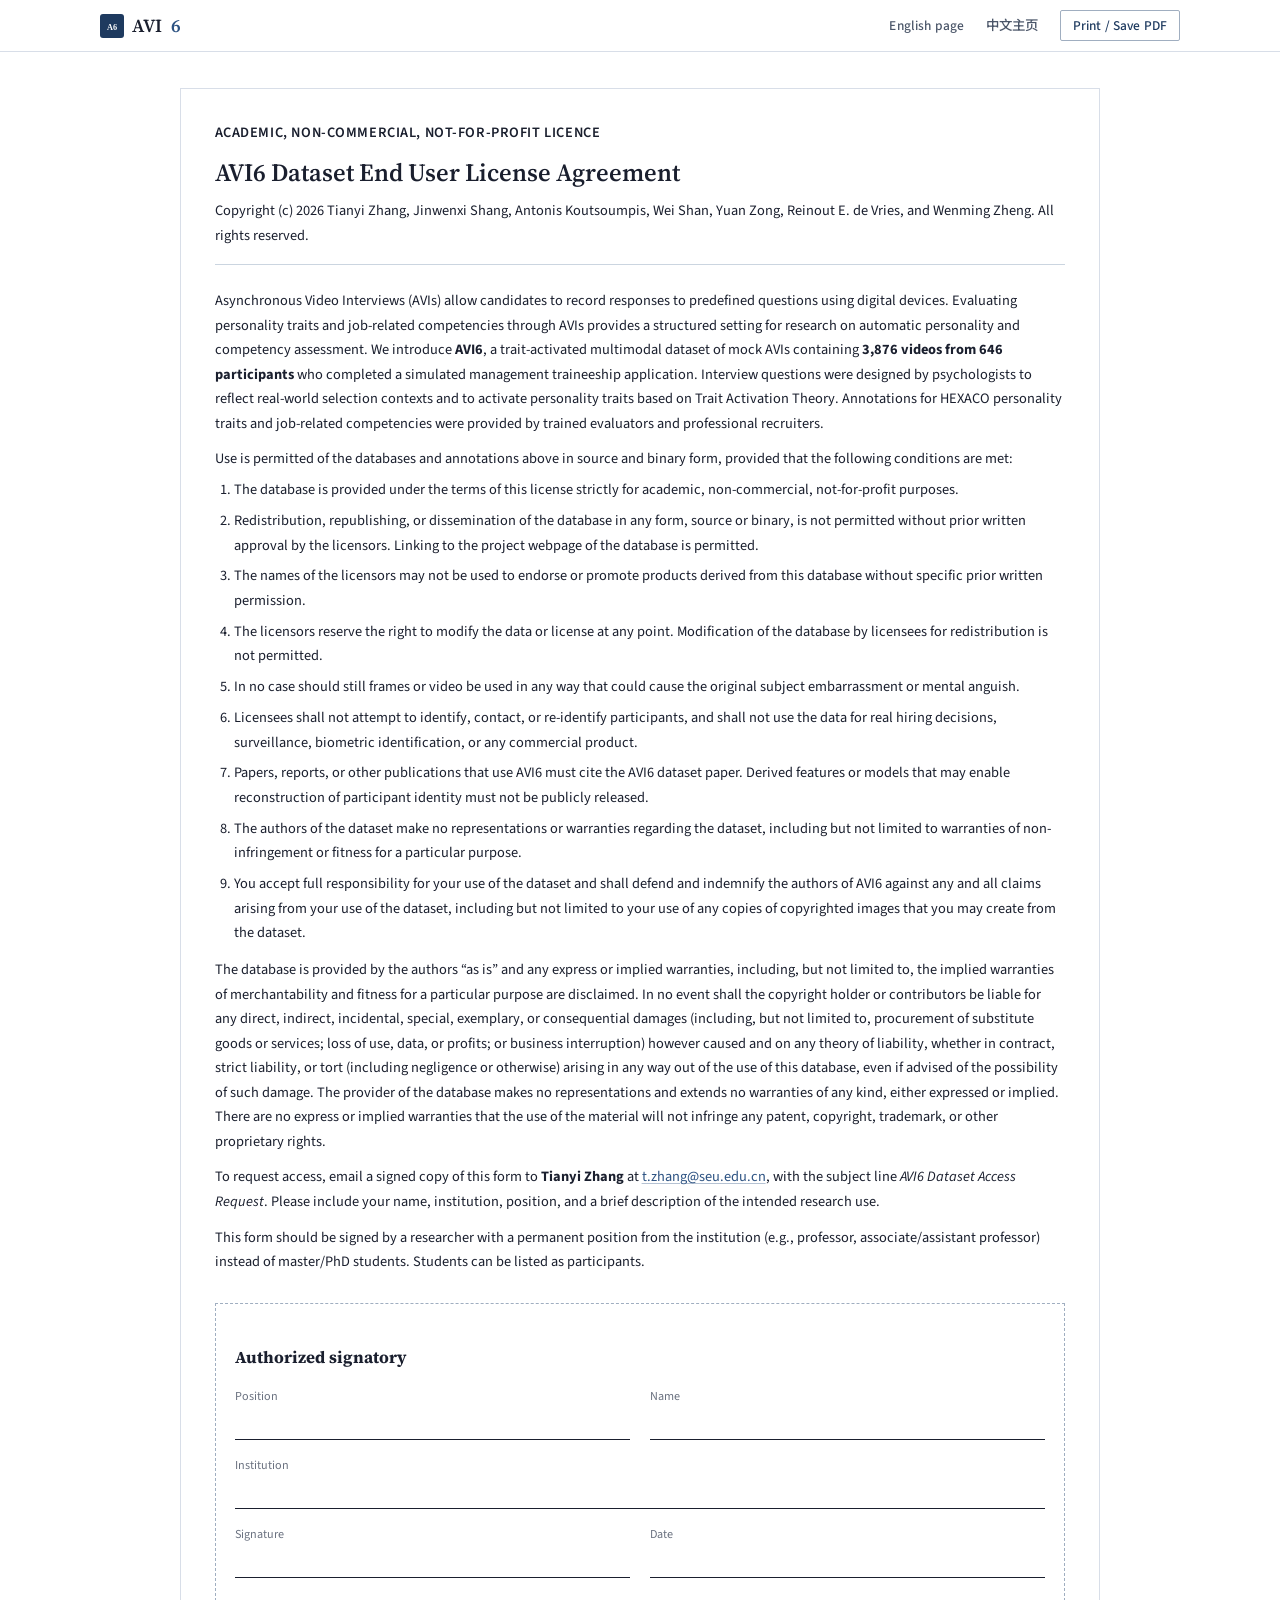
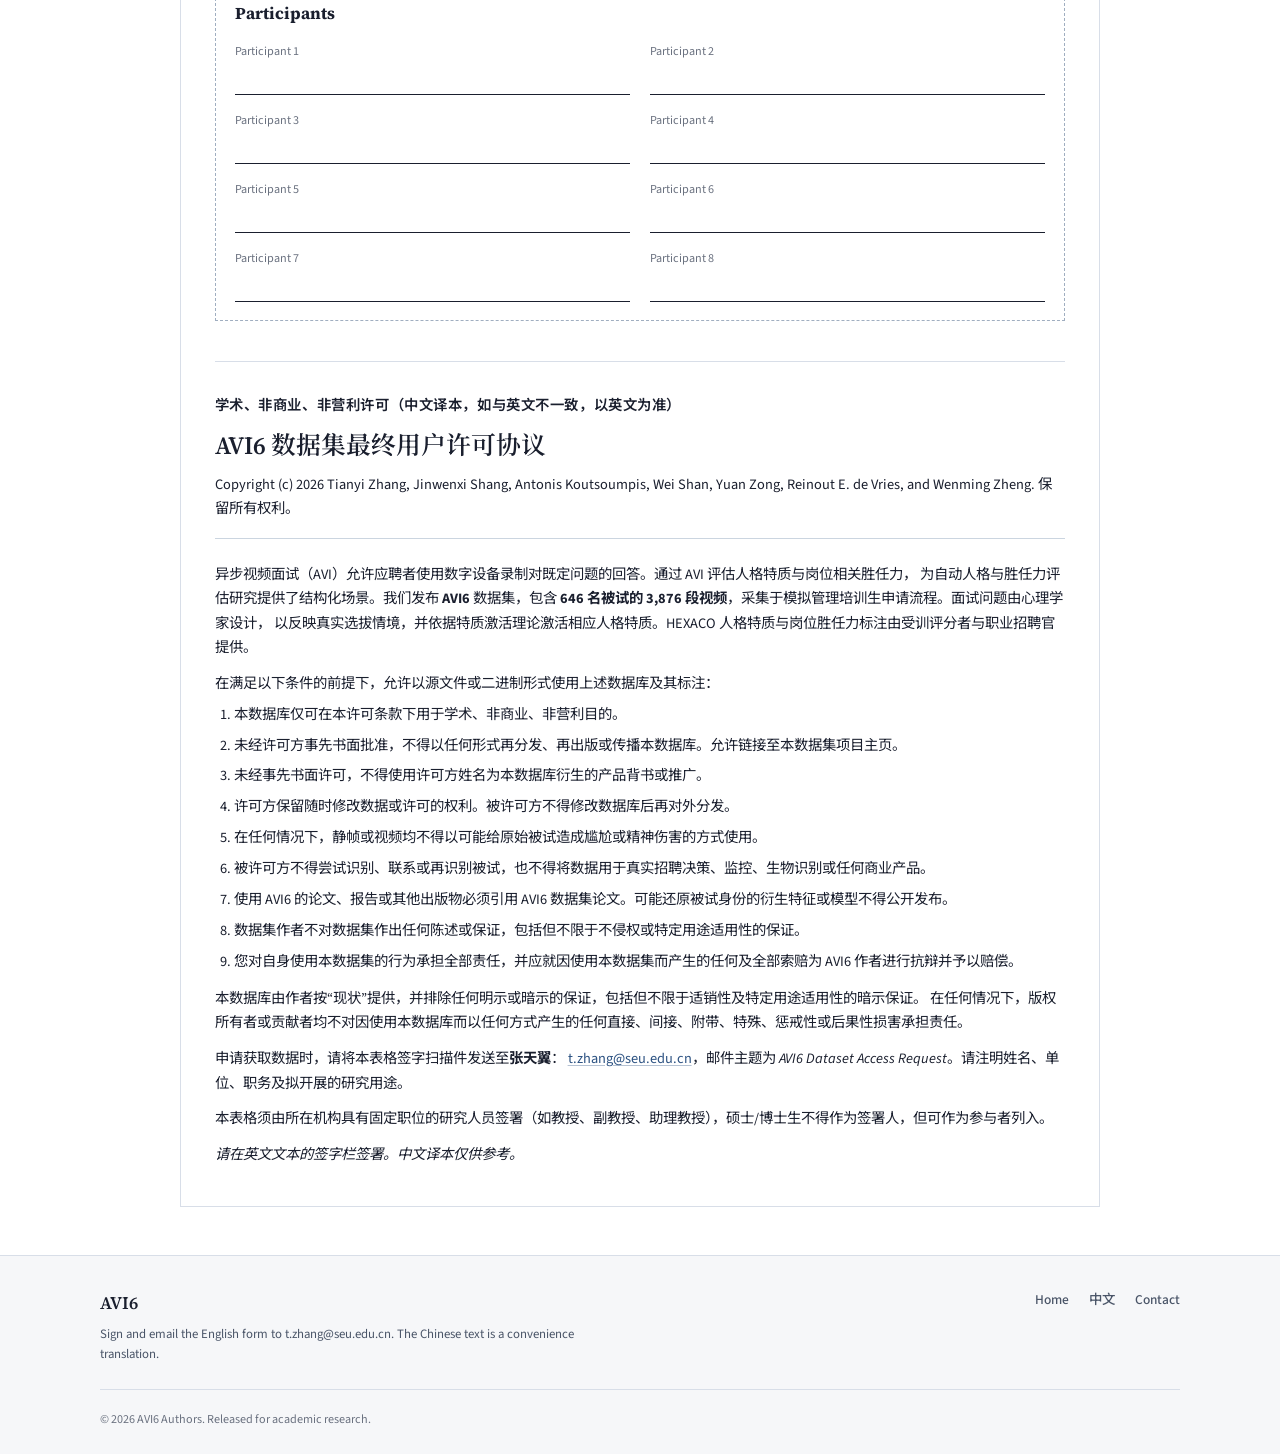
==== user_agreement.html @ 0c56445d "Add AVI6 project page" ====
<!DOCTYPE html>
<html lang="en">
<head>
  <meta charset="UTF-8">
  <meta name="viewport" content="width=device-width, initial-scale=1.0">
  <title>AVI6 User Agreement</title>
  <link rel="icon" href="favicon.svg" type="image/svg+xml">
  <link rel="preconnect" href="https://fonts.googleapis.com">
  <link rel="preconnect" href="https://fonts.gstatic.com" crossorigin>
  <link href="https://fonts.googleapis.com/css2?family=Noto+Sans+SC:wght@400;500;600&family=Noto+Serif+SC:wght@600&family=Source+Sans+3:wght@400;500;600&family=Source+Serif+4:wght@400;600&display=swap" rel="stylesheet">
  <link rel="stylesheet" href="static/css/style.css">
</head>
<body>
  <nav class="nav no-print" id="nav">
    <div class="nav-inner">
      <a class="nav-logo" href="index.html">
        <img class="nav-logo-icon" src="favicon.svg" alt="">
        AVI<span>6</span>
      </a>
      <ul class="nav-links" id="nav-links">
        <li><a href="index.html">English page</a></li>
        <li><a href="zh.html">中文主页</a></li>
        <li><a class="nav-cta" href="#" onclick="window.print(); return false;">Print / Save PDF</a></li>
      </ul>
    </div>
  </nav>

  <main class="agreement-page">
    <div class="container agreement-doc">
      <section class="lang-panel" lang="en">
        <p class="agreement-kicker">Academic, non-commercial, not-for-profit licence</p>
        <h1>AVI6 Dataset End User License Agreement</h1>
        <p class="agreement-meta">
          Copyright (c) 2026 Tianyi Zhang, Jinwenxi Shang, Antonis Koutsoumpis, Wei Shan, Yuan Zong, Reinout E. de Vries, and Wenming Zheng.
          All rights reserved.
        </p>

        <p>
          Asynchronous Video Interviews (AVIs) allow candidates to record responses to predefined questions using digital devices.
          Evaluating personality traits and job-related competencies through AVIs provides a structured setting for research on
          automatic personality and competency assessment. We introduce <strong>AVI6</strong>, a trait-activated multimodal dataset
          of mock AVIs containing <strong>3,876 videos from 646 participants</strong> who completed a simulated management traineeship application.
          Interview questions were designed by psychologists to reflect real-world selection contexts and to activate personality traits
          based on Trait Activation Theory. Annotations for HEXACO personality traits and job-related competencies were provided by
          trained evaluators and professional recruiters.
        </p>
        <p>
          Use is permitted of the databases and annotations above in source and binary form, provided that the following conditions are met:
        </p>
        <ol>
          <li>The database is provided under the terms of this license strictly for academic, non-commercial, not-for-profit purposes.</li>
          <li>
            Redistribution, republishing, or dissemination of the database in any form, source or binary, is not permitted without prior written approval by the licensors.
            Linking to the project webpage of the database is permitted.
          </li>
          <li>The names of the licensors may not be used to endorse or promote products derived from this database without specific prior written permission.</li>
          <li>The licensors reserve the right to modify the data or license at any point. Modification of the database by licensees for redistribution is not permitted.</li>
          <li>In no case should still frames or video be used in any way that could cause the original subject embarrassment or mental anguish.</li>
          <li>
            Licensees shall not attempt to identify, contact, or re-identify participants, and shall not use the data for real hiring decisions,
            surveillance, biometric identification, or any commercial product.
          </li>
          <li>
            Papers, reports, or other publications that use AVI6 must cite the AVI6 dataset paper.
            Derived features or models that may enable reconstruction of participant identity must not be publicly released.
          </li>
          <li>
            The authors of the dataset make no representations or warranties regarding the dataset, including but not limited to warranties of
            non-infringement or fitness for a particular purpose.
          </li>
          <li>
            You accept full responsibility for your use of the dataset and shall defend and indemnify the authors of AVI6 against any and all claims
            arising from your use of the dataset, including but not limited to your use of any copies of copyrighted images that you may create from the dataset.
          </li>
        </ol>
        <p>
          The database is provided by the authors “as is” and any express or implied warranties, including, but not limited to, the implied warranties
          of merchantability and fitness for a particular purpose are disclaimed. In no event shall the copyright holder or contributors be liable for
          any direct, indirect, incidental, special, exemplary, or consequential damages (including, but not limited to, procurement of substitute goods
          or services; loss of use, data, or profits; or business interruption) however caused and on any theory of liability, whether in contract,
          strict liability, or tort (including negligence or otherwise) arising in any way out of the use of this database, even if advised of the
          possibility of such damage. The provider of the database makes no representations and extends no warranties of any kind, either expressed or implied.
          There are no express or implied warranties that the use of the material will not infringe any patent, copyright, trademark, or other proprietary rights.
        </p>
        <p>
          To request access, email a signed copy of this form to <strong>Tianyi Zhang</strong> at
          <a href="mailto:t.zhang@seu.edu.cn">t.zhang@seu.edu.cn</a>, with the subject line
          <em>AVI6 Dataset Access Request</em>. Please include your name, institution, position, and a brief description of the intended research use.
        </p>
        <p>
          This form should be signed by a researcher with a permanent position from the institution (e.g., professor, associate/assistant professor)
          instead of master/PhD students. Students can be listed as participants.
        </p>

        <div class="sign-block">
          <h2>Authorized signatory</h2>
          <div class="sign-grid">
            <div class="sign-field"><span>Position</span><div class="sign-line"></div></div>
            <div class="sign-field"><span>Name</span><div class="sign-line"></div></div>
            <div class="sign-field wide"><span>Institution</span><div class="sign-line"></div></div>
            <div class="sign-field"><span>Signature</span><div class="sign-line"></div></div>
            <div class="sign-field"><span>Date</span><div class="sign-line"></div></div>
          </div>
          <h2>Participants</h2>
          <div class="sign-grid">
            <div class="sign-field"><span>Participant 1</span><div class="sign-line"></div></div>
            <div class="sign-field"><span>Participant 2</span><div class="sign-line"></div></div>
            <div class="sign-field"><span>Participant 3</span><div class="sign-line"></div></div>
            <div class="sign-field"><span>Participant 4</span><div class="sign-line"></div></div>
            <div class="sign-field"><span>Participant 5</span><div class="sign-line"></div></div>
            <div class="sign-field"><span>Participant 6</span><div class="sign-line"></div></div>
            <div class="sign-field"><span>Participant 7</span><div class="sign-line"></div></div>
            <div class="sign-field"><span>Participant 8</span><div class="sign-line"></div></div>
          </div>
        </div>
      </section>

      <section class="lang-panel" lang="zh-CN">
        <p class="agreement-kicker">学术、非商业、非营利许可（中文译本，如与英文不一致，以英文为准）</p>
        <h1>AVI6 数据集最终用户许可协议</h1>
        <p class="agreement-meta">
          Copyright (c) 2026 Tianyi Zhang, Jinwenxi Shang, Antonis Koutsoumpis, Wei Shan, Yuan Zong, Reinout E. de Vries, and Wenming Zheng.
          保留所有权利。
        </p>
        <p>
          异步视频面试（AVI）允许应聘者使用数字设备录制对既定问题的回答。通过 AVI 评估人格特质与岗位相关胜任力，
          为自动人格与胜任力评估研究提供了结构化场景。我们发布 <strong>AVI6</strong> 数据集，包含
          <strong>646 名被试的 3,876 段视频</strong>，采集于模拟管理培训生申请流程。面试问题由心理学家设计，
          以反映真实选拔情境，并依据特质激活理论激活相应人格特质。HEXACO 人格特质与岗位胜任力标注由受训评分者与职业招聘官提供。
        </p>
        <p>在满足以下条件的前提下，允许以源文件或二进制形式使用上述数据库及其标注：</p>
        <ol>
          <li>本数据库仅可在本许可条款下用于学术、非商业、非营利目的。</li>
          <li>未经许可方事先书面批准，不得以任何形式再分发、再出版或传播本数据库。允许链接至本数据集项目主页。</li>
          <li>未经事先书面许可，不得使用许可方姓名为本数据库衍生的产品背书或推广。</li>
          <li>许可方保留随时修改数据或许可的权利。被许可方不得修改数据库后再对外分发。</li>
          <li>在任何情况下，静帧或视频均不得以可能给原始被试造成尴尬或精神伤害的方式使用。</li>
          <li>被许可方不得尝试识别、联系或再识别被试，也不得将数据用于真实招聘决策、监控、生物识别或任何商业产品。</li>
          <li>使用 AVI6 的论文、报告或其他出版物必须引用 AVI6 数据集论文。可能还原被试身份的衍生特征或模型不得公开发布。</li>
          <li>数据集作者不对数据集作出任何陈述或保证，包括但不限于不侵权或特定用途适用性的保证。</li>
          <li>您对自身使用本数据集的行为承担全部责任，并应就因使用本数据集而产生的任何及全部索赔为 AVI6 作者进行抗辩并予以赔偿。</li>
        </ol>
        <p>
          本数据库由作者按“现状”提供，并排除任何明示或暗示的保证，包括但不限于适销性及特定用途适用性的暗示保证。
          在任何情况下，版权所有者或贡献者均不对因使用本数据库而以任何方式产生的任何直接、间接、附带、特殊、惩戒性或后果性损害承担责任。
        </p>
        <p>
          申请获取数据时，请将本表格签字扫描件发送至<strong>张天翼</strong>：
          <a href="mailto:t.zhang@seu.edu.cn">t.zhang@seu.edu.cn</a>，邮件主题为
          <em>AVI6 Dataset Access Request</em>。请注明姓名、单位、职务及拟开展的研究用途。
        </p>
        <p>
          本表格须由所在机构具有固定职位的研究人员签署（如教授、副教授、助理教授），硕士/博士生不得作为签署人，但可作为参与者列入。
        </p>
        <p><em>请在英文文本的签字栏签署。中文译本仅供参考。</em></p>
      </section>
    </div>
  </main>

  <footer class="footer no-print">
    <div class="container-wide footer-inner">
      <div class="footer-brand">
        <span class="footer-logo">AVI6</span>
        <p>Sign and email the English form to t.zhang@seu.edu.cn. The Chinese text is a convenience translation.</p>
      </div>
      <div class="footer-links">
        <a href="index.html">Home</a>
        <a href="zh.html">中文</a>
        <a href="mailto:t.zhang@seu.edu.cn">Contact</a>
      </div>
      <p class="footer-copy">© 2026 AVI6 Authors. Released for academic research.</p>
    </div>
  </footer>
  <script src="static/js/main.js"></script>
</body>
</html>
---- static/css/style.css ----
/* AVI6 academic project page — layout adapted from PersoMoni */

:root {
  --bg: #ffffff;
  --bg-alt: #f6f7f9;
  --surface: #ffffff;
  --text: #1a1f2e;
  --text-muted: #4a5568;
  --text-light: #6b7280;
  --text-emphasis: #1e3a5f;
  --primary: #1e3a5f;
  --primary-mid: #2c5282;
  --accent: #2c5282;
  --accent-soft: #edf2f7;
  --border: #d8dee8;
  --border-strong: #a0aec0;
  --rule: #cbd5e0;
  --shadow: none;
  --shadow-sm: 0 1px 2px rgba(26, 31, 46, 0.04);
  --radius: 2px;
  --radius-lg: 2px;
  --font-serif: "Source Serif 4", "Noto Serif SC", Georgia, "Times New Roman", serif;
  --font-sans: "Source Sans 3", "Noto Sans SC", system-ui, sans-serif;
  --font-mono: "IBM Plex Mono", "SF Mono", Consolas, monospace;
  --nav-height: 52px;
  --content-width: 920px;
}

*, *::before, *::after {
  box-sizing: border-box;
  margin: 0;
  padding: 0;
}

html {
  scroll-behavior: smooth;
  scroll-padding-top: calc(var(--nav-height) + 20px);
}

body {
  font-family: var(--font-sans);
  font-size: 15.5px;
  line-height: 1.72;
  color: var(--text);
  background: var(--bg);
  -webkit-font-smoothing: antialiased;
}

a {
  color: var(--primary-mid);
  text-decoration: underline;
  text-decoration-color: rgba(44, 82, 130, 0.35);
  text-underline-offset: 2px;
  transition: color 0.15s, text-decoration-color 0.15s;
}

a:hover {
  color: var(--primary);
  text-decoration-color: var(--primary);
}

img {
  max-width: 100%;
  height: auto;
  display: block;
}

.container {
  width: min(var(--content-width), 92vw);
  margin-inline: auto;
}

.container-wide {
  width: min(1080px, 94vw);
  margin-inline: auto;
}

.nav {
  position: fixed;
  top: 0;
  left: 0;
  right: 0;
  z-index: 100;
  height: var(--nav-height);
  background: rgba(255, 255, 255, 0.96);
  border-bottom: 1px solid var(--border);
}

.nav.scrolled {
  box-shadow: var(--shadow-sm);
}

.nav-inner {
  display: flex;
  align-items: center;
  justify-content: space-between;
  height: 100%;
  width: min(1080px, 94vw);
  margin-inline: auto;
}

.nav-logo {
  display: inline-flex;
  align-items: center;
  gap: 0.5rem;
  font-family: var(--font-serif);
  font-size: 1.15rem;
  color: var(--text);
  font-weight: 600;
  text-decoration: none;
  letter-spacing: 0.01em;
}

.nav-logo-icon {
  width: 24px;
  height: 24px;
  flex-shrink: 0;
}

.nav-logo:hover {
  color: var(--primary);
}

.nav-logo span {
  color: var(--primary-mid);
}

.nav-links {
  display: flex;
  align-items: center;
  gap: 1.35rem;
  list-style: none;
}

.nav-links a {
  font-size: 0.84rem;
  font-weight: 500;
  color: var(--text-muted);
  text-decoration: none;
  letter-spacing: 0.01em;
}

.nav-links a:hover {
  color: var(--primary);
  text-decoration: underline;
}

.nav-cta {
  color: var(--primary) !important;
  border: 1px solid var(--border-strong);
  padding: 0.3rem 0.75rem;
  border-radius: var(--radius);
  text-decoration: none !important;
}

.nav-cta:hover {
  background: var(--bg-alt);
  border-color: var(--primary-mid);
  color: var(--primary) !important;
}

.lang-switch {
  display: flex;
  align-items: center;
  gap: 0.3rem;
  font-size: 0.82rem;
  font-weight: 500;
}

.lang-switch a {
  color: var(--text-light);
  text-decoration: none;
  padding: 0.1rem;
}

.lang-switch a:hover,
.lang-switch a.lang-active {
  color: var(--primary);
  text-decoration: underline;
}

.lang-divider {
  color: var(--rule);
  user-select: none;
}

body.lang-zh {
  font-family: "Noto Sans SC", var(--font-sans), system-ui, sans-serif;
}

body.lang-zh .hero-title,
body.lang-zh .section-header h2,
body.lang-zh .footer-logo {
  font-family: "Noto Serif SC", var(--font-serif), serif;
}

.nav-toggle {
  display: none;
  flex-direction: column;
  gap: 5px;
  background: none;
  border: none;
  cursor: pointer;
  padding: 4px;
}

.nav-toggle span {
  display: block;
  width: 20px;
  height: 1.5px;
  background: var(--text);
}

.hero {
  padding: calc(var(--nav-height) + 2.75rem) 0 2.5rem;
  border-bottom: 1px solid var(--border);
  background: var(--bg);
}

.hero-content {
  text-align: center;
}

.hero-badges {
  display: flex;
  justify-content: center;
  gap: 0.5rem;
  flex-wrap: wrap;
  margin-bottom: 1.25rem;
}

.badge {
  display: inline-block;
  padding: 0.2rem 0.65rem;
  border-radius: var(--radius);
  font-size: 0.72rem;
  font-weight: 600;
  letter-spacing: 0.04em;
  text-transform: uppercase;
  border: 1px solid var(--border);
}

.badge-venue {
  background: var(--primary);
  color: #fff;
  border-color: var(--primary);
  text-transform: none;
  letter-spacing: 0.01em;
  font-size: 0.7rem;
}

.badge-type {
  background: var(--bg-alt);
  color: var(--primary-mid);
}

.hero-title {
  font-family: var(--font-serif);
  font-size: clamp(2rem, 5vw, 2.75rem);
  font-weight: 600;
  line-height: 1.2;
  letter-spacing: -0.01em;
  color: var(--text);
  margin-bottom: 0.85rem;
}

.hero-title span {
  color: var(--primary-mid);
}

.hero-subtitle {
  font-family: var(--font-serif);
  font-size: clamp(1rem, 2.2vw, 1.15rem);
  color: var(--text-muted);
  max-width: 720px;
  margin: 0 auto 1.75rem;
  line-height: 1.65;
  font-weight: 400;
}

.key-term {
  color: var(--primary);
  font-weight: 600;
}

.hero-subtitle .key-term,
.hero-subtitle em {
  color: var(--primary);
  font-style: normal;
  font-weight: 600;
}

.authors {
  margin-bottom: 1.75rem;
  padding-bottom: 1.75rem;
  border-bottom: 1px solid var(--border);
  max-width: 760px;
  margin-inline: auto;
  text-align: center;
}

.author-list {
  font-size: 0.92rem;
  line-height: 1.85;
  color: var(--text);
  text-align: center;
}

.author-list a {
  color: var(--text);
  text-decoration: none;
}

.author-list a:hover {
  color: var(--primary-mid);
  text-decoration: underline;
}

.affiliations {
  font-size: 0.78rem;
  color: var(--text-light);
  margin-top: 0.5rem;
  line-height: 1.6;
  text-align: center;
}

.affiliations p {
  margin: 0 0 0.3rem;
  padding: 0;
}

.affiliations p:last-child {
  margin-bottom: 0;
}

.affiliations sup {
  margin-right: 0.15rem;
  font-weight: 600;
  color: var(--text-muted);
}

.corresponding {
  font-size: 0.76rem;
  color: var(--text-muted);
  margin-top: 0.45rem;
  font-style: italic;
  text-align: center;
}

.hero-actions {
  display: flex;
  justify-content: center;
  gap: 0.6rem;
  flex-wrap: wrap;
}

.btn {
  display: inline-flex;
  align-items: center;
  gap: 0.45rem;
  padding: 0.5rem 1.1rem;
  border-radius: var(--radius);
  font-family: var(--font-sans);
  font-size: 0.86rem;
  font-weight: 500;
  border: 1px solid var(--border-strong);
  cursor: pointer;
  text-decoration: none;
  transition: background 0.15s, border-color 0.15s;
}

.btn-primary {
  background: var(--primary);
  color: #fff;
  border-color: var(--primary);
  box-shadow: none;
}

.btn-primary:hover {
  background: var(--primary-mid);
  color: #fff;
}

.btn-secondary,
.btn-ghost {
  background: var(--surface);
  color: var(--text);
}

.btn-secondary:hover,
.btn-ghost:hover {
  background: var(--bg-alt);
  color: var(--primary);
  border-color: var(--primary-mid);
}

.btn-disabled,
.btn[aria-disabled="true"] {
  opacity: 0.55;
  pointer-events: none;
  cursor: not-allowed;
}

.stats-bar {
  background: var(--bg-alt);
  border-bottom: 1px solid var(--border);
  padding: 1.25rem 0;
}

.stats-grid {
  display: grid;
  grid-template-columns: repeat(4, 1fr);
  gap: 0;
  text-align: center;
}

.stat-card {
  padding: 0.65rem 0.5rem;
  border-right: 1px solid var(--border);
}

.stat-card:last-child {
  border-right: none;
}

.stat-value {
  display: block;
  font-family: var(--font-serif);
  font-size: 1.65rem;
  font-weight: 600;
  color: var(--primary);
  line-height: 1.2;
}

.stat-label {
  display: block;
  font-size: 0.76rem;
  color: var(--text-muted);
  margin-top: 0.25rem;
  font-weight: 400;
  letter-spacing: 0.01em;
}

.section {
  padding: 3.25rem 0;
  border-bottom: 1px solid var(--border);
}

.section-alt {
  background: var(--bg-alt);
}

.section-header {
  max-width: 100%;
  margin: 0 0 2rem;
  text-align: center;
}

.section-tag {
  display: block;
  font-size: 0.76rem;
  font-weight: 600;
  letter-spacing: 0.06em;
  text-transform: uppercase;
  color: var(--text-light);
  margin-bottom: 0.45rem;
}

.section-header h2 {
  font-family: var(--font-serif);
  font-size: clamp(1.35rem, 3vw, 1.65rem);
  font-weight: 600;
  line-height: 1.3;
  margin-bottom: 0.75rem;
  color: var(--text);
  padding-bottom: 0.5rem;
  border-bottom: 1px solid var(--rule);
}

.section-lead {
  color: var(--text-muted);
  font-size: 0.98rem;
  line-height: 1.75;
  text-align: center;
  max-width: 720px;
  margin-inline: auto;
}

.section-lead .key-term,
.section-lead strong {
  color: var(--text-emphasis);
  font-weight: 600;
}

.teaser-figure {
  margin-bottom: 2.25rem;
  background: var(--surface);
  border: 1px solid var(--border);
  overflow: hidden;
}

.teaser-figure img {
  width: 100%;
  height: auto;
  display: block;
  padding: 1rem 1rem 0;
  background: var(--bg-alt);
}

.teaser-figure figcaption {
  padding: 0.85rem 1.1rem;
  font-size: 0.82rem;
  color: var(--text-muted);
  line-height: 1.65;
  text-align: justify;
  background: var(--bg-alt);
}

.teaser-figure figcaption strong {
  color: var(--text-emphasis);
  font-weight: 600;
}

.highlights {
  display: grid;
  grid-template-columns: 1fr;
  gap: 0;
  border: 1px solid var(--border);
  background: var(--surface);
}

.highlight-card {
  display: grid;
  grid-template-columns: 2.5rem 1fr;
  grid-template-rows: auto auto;
  gap: 0.25rem 1rem;
  padding: 1.1rem 1.25rem;
  border-bottom: 1px solid var(--border);
}

.highlight-card:last-child {
  border-bottom: none;
}

.highlight-card:hover {
  background: var(--bg-alt);
}

.highlight-icon {
  grid-column: 1;
  grid-row: 1 / -1;
  align-self: start;
  font-family: var(--font-serif);
  font-size: 1rem;
  font-weight: 600;
  color: var(--primary);
  line-height: 1.65;
}

.highlight-card h3 {
  grid-column: 2;
  grid-row: 1;
  min-width: 0;
  font-size: 0.95rem;
  font-weight: 600;
  margin-bottom: 0;
  color: var(--text);
}

.highlight-card p {
  grid-column: 2;
  grid-row: 2;
  min-width: 0;
  font-size: 0.88rem;
  color: var(--text-muted);
  line-height: 1.68;
  text-align: justify;
}

.dataset-layout {
  display: flex;
  flex-direction: column;
  gap: 1.5rem;
}

.dataset-top {
  display: grid;
  grid-template-columns: 1fr 1fr;
  gap: 1.5rem;
  align-items: stretch;
}

.dataset-info,
.dataset-specs {
  background: var(--surface);
  border: 1px solid var(--border);
  padding: 1.35rem 1.5rem;
  display: flex;
  flex-direction: column;
  min-height: 100%;
}

.dataset-info h3,
.dataset-specs h3,
.access-card h3,
.panel h3 {
  font-family: var(--font-serif);
  font-size: 1rem;
  font-weight: 600;
  margin-bottom: 1rem;
  color: var(--text);
  padding-bottom: 0.4rem;
  border-bottom: 1px solid var(--rule);
}

.feature-list {
  list-style: none;
  flex: 1;
}

.feature-list li {
  position: relative;
  padding-left: 1rem;
  margin-bottom: 0.7rem;
  font-size: 0.88rem;
  color: var(--text-muted);
  line-height: 1.65;
  text-align: justify;
}

.feature-list li::before {
  content: "-";
  position: absolute;
  left: 0;
  top: 0;
  color: var(--text-light);
  font-size: 0.8rem;
}

.feature-list strong {
  color: var(--primary);
  font-weight: 600;
}

.feature-list li:last-child {
  margin-bottom: 0;
}

.spec-table,
.questions-table {
  width: 100%;
  border-collapse: collapse;
  font-size: 0.88rem;
  flex: 1;
}

.spec-table th,
.spec-table td,
.questions-table th,
.questions-table td {
  text-align: left;
  padding: 0.5rem 0.65rem;
  border: 1px solid var(--border);
}

.spec-table th,
.questions-table th {
  color: var(--text-muted);
  font-weight: 500;
  background: var(--bg-alt);
}

.spec-table th {
  width: 42%;
}

.spec-table td,
.questions-table td {
  color: var(--text);
  font-weight: 400;
}

.questions-table {
  background: var(--surface);
}

.questions-table td.q-text {
  font-size: 0.82rem;
  line-height: 1.55;
  color: var(--text-muted);
}

.comparison-banner {
  display: grid;
  grid-template-columns: 1fr 3rem 1fr;
  align-items: stretch;
  width: 100%;
  border: 1px solid var(--border);
  background: var(--surface);
}

.comparison-item {
  padding: 1.1rem 1.25rem;
  display: flex;
  flex-direction: column;
  justify-content: center;
}

.comparison-label {
  display: block;
  font-size: 0.72rem;
  font-weight: 600;
  letter-spacing: 0.05em;
  text-transform: uppercase;
  margin-bottom: 0.35rem;
}

.comparison-old .comparison-label {
  color: var(--text-light);
}

.comparison-new .comparison-label {
  color: var(--primary);
}

.comparison-item p {
  font-size: 0.86rem;
  color: var(--text-muted);
  line-height: 1.55;
}

.comparison-arrow {
  display: flex;
  align-items: center;
  justify-content: center;
  font-size: 1rem;
  color: var(--text-light);
  padding: 0 0.25rem;
  border-left: 1px solid var(--border);
  border-right: 1px solid var(--border);
  background: var(--bg-alt);
}

.traits-grid {
  display: grid;
  grid-template-columns: repeat(3, 1fr);
  gap: 0.75rem;
}

.traits-grid-5 {
  grid-template-columns: repeat(5, 1fr);
}

.trait-domain {
  background: var(--surface);
  border: 1px solid var(--border);
  padding: 1rem 0.85rem;
  border-top: 2px solid var(--primary);
}

.trait-domain h3 {
  font-family: var(--font-serif);
  font-size: 0.84rem;
  font-weight: 600;
  margin-bottom: 0.65rem;
  color: var(--text-emphasis);
  line-height: 1.35;
  padding-bottom: 0.35rem;
  border-bottom: 1px solid var(--rule);
}

.trait-code {
  display: block;
  font-family: var(--font-mono);
  font-size: 0.7rem;
  font-weight: 500;
  color: var(--text-light);
  margin-bottom: 0.2rem;
}

.trait-domain ul {
  list-style: none;
}

.trait-domain li {
  font-size: 0.78rem;
  color: var(--text-muted);
  padding: 0.28rem 0;
  line-height: 1.45;
}

.trait-domain li + li {
  border-top: 1px dotted var(--border);
}

.access-grid {
  display: grid;
  grid-template-columns: 1fr 1fr;
  gap: 1.5rem;
}

.access-card {
  background: var(--surface);
  border: 1px solid var(--border);
  padding: 1.35rem 1.5rem;
}

.access-steps {
  list-style: none;
}

.access-steps li {
  display: grid;
  grid-template-columns: 2rem 1fr;
  gap: 0.75rem;
  margin-bottom: 1rem;
  font-size: 0.88rem;
  color: var(--text-muted);
  line-height: 1.65;
}

.access-steps li:last-child {
  margin-bottom: 0;
}

.step-num {
  font-family: var(--font-serif);
  font-weight: 600;
  color: var(--primary);
}

.mail-box {
  margin-top: 1rem;
  padding: 0.85rem 1rem;
  background: var(--bg-alt);
  border: 1px solid var(--border);
  font-size: 0.88rem;
}

.mail-box strong {
  color: var(--primary);
}

.notice {
  margin-top: 1.5rem;
  background: var(--surface);
  border: 1px solid var(--border);
  padding: 1rem 1.25rem;
  font-size: 0.86rem;
  color: var(--text-muted);
  line-height: 1.65;
}

.citation-box {
  position: relative;
  background: var(--surface);
  border: 1px solid var(--border);
  overflow: hidden;
}

.bibtex {
  padding: 1.25rem 1.5rem;
  overflow-x: auto;
  font-size: 0.8rem;
  line-height: 1.65;
  color: var(--text-muted);
  background: var(--bg-alt);
}

.bibtex code {
  font-family: var(--font-mono);
}

.btn-copy {
  position: absolute;
  top: 0.75rem;
  right: 0.75rem;
  background: var(--surface);
  color: var(--text);
  padding: 0.35rem 0.75rem;
  font-size: 0.78rem;
  border-radius: var(--radius);
  border: 1px solid var(--border-strong);
}

.btn-copy:hover {
  background: var(--bg-alt);
  color: var(--primary);
}

.footer {
  background: var(--bg-alt);
  color: var(--text-muted);
  padding: 2rem 0 1.5rem;
  border-top: 1px solid var(--border);
}

.footer-inner {
  display: grid;
  grid-template-columns: 1fr auto;
  gap: 1.5rem;
  align-items: start;
}

.footer-logo {
  font-family: var(--font-serif);
  font-size: 1.1rem;
  font-weight: 600;
  color: var(--text);
  display: block;
  margin-bottom: 0.35rem;
}

.footer-brand p {
  font-size: 0.8rem;
  max-width: 480px;
  line-height: 1.6;
  color: var(--text-muted);
}

.footer-links {
  display: flex;
  gap: 1.25rem;
}

.footer-links a {
  color: var(--text-muted);
  font-size: 0.84rem;
  font-weight: 500;
  text-decoration: none;
}

.footer-links a:hover {
  color: var(--primary);
  text-decoration: underline;
}

.footer-copy {
  grid-column: 1 / -1;
  font-size: 0.76rem;
  color: var(--text-light);
  padding-top: 1.25rem;
  border-top: 1px solid var(--border);
}

/* Agreement page */
.agreement-page {
  padding: calc(var(--nav-height) + 2.25rem) 0 3rem;
}

.agreement-doc {
  background: var(--surface);
  border: 1px solid var(--border);
  padding: 2rem 2.1rem 2.4rem;
}

.agreement-doc h1 {
  font-family: var(--font-serif);
  font-size: 1.55rem;
  font-weight: 600;
  margin-bottom: 0.35rem;
}

.agreement-kicker {
  font-size: 0.82rem;
  color: var(--text-light);
  letter-spacing: 0.04em;
  text-transform: uppercase;
  font-weight: 600;
  margin-bottom: 0.35rem;
}

.agreement-meta {
  font-size: 0.86rem;
  color: var(--text-muted);
  margin-bottom: 1.5rem;
  padding-bottom: 1rem;
  border-bottom: 1px solid var(--rule);
}

.agreement-doc h2 {
  font-family: var(--font-serif);
  font-size: 1.05rem;
  margin: 1.4rem 0 0.55rem;
}

.agreement-doc p,
.agreement-doc li {
  font-size: 0.9rem;
  color: var(--text);
  line-height: 1.7;
}

.agreement-doc p + p {
  margin-top: 0.7rem;
}

.agreement-doc ol,
.agreement-doc ul {
  padding-left: 1.2rem;
  margin: 0.4rem 0 0.8rem;
}

.agreement-doc li {
  margin-bottom: 0.4rem;
}

.sign-block {
  margin-top: 1.75rem;
  border: 1px dashed var(--border-strong);
  padding: 1.15rem 1.2rem;
}

.sign-grid {
  display: grid;
  grid-template-columns: 1fr 1fr;
  gap: 1rem 1.25rem;
  margin-top: 0.85rem;
}

.sign-field span {
  display: block;
  font-size: 0.76rem;
  color: var(--text-light);
}

.sign-line {
  border-bottom: 1px solid var(--text);
  height: 1.85rem;
  margin-top: 0.15rem;
}

.sign-field.wide {
  grid-column: 1 / -1;
}

.lang-panel + .lang-panel {
  margin-top: 2.5rem;
  padding-top: 2rem;
  border-top: 1px solid var(--border);
}

@media (max-width: 960px) {
  .traits-grid,
  .traits-grid-5 {
    grid-template-columns: repeat(2, 1fr);
  }

  .dataset-top,
  .access-grid {
    grid-template-columns: 1fr;
  }

  .stats-grid {
    grid-template-columns: repeat(2, 1fr);
  }

  .stat-card:nth-child(2) {
    border-right: none;
  }

  .stat-card:nth-child(1),
  .stat-card:nth-child(2) {
    border-bottom: 1px solid var(--border);
  }

  .comparison-banner {
    grid-template-columns: 1fr;
  }

  .comparison-arrow {
    border-left: none;
    border-right: none;
    border-top: 1px solid var(--border);
    border-bottom: 1px solid var(--border);
    padding: 0.35rem;
  }
}

@media (max-width: 640px) {
  .nav-toggle {
    display: flex;
  }

  .nav-links {
    position: fixed;
    top: var(--nav-height);
    left: 0;
    right: 0;
    background: var(--surface);
    flex-direction: column;
    align-items: stretch;
    padding: 1rem 1.25rem;
    gap: 0.75rem;
    border-bottom: 1px solid var(--border);
    transform: translateY(-120%);
    opacity: 0;
    pointer-events: none;
    transition: transform 0.25s, opacity 0.25s;
  }

  .nav-links.open {
    transform: translateY(0);
    opacity: 1;
    pointer-events: auto;
  }

  .traits-grid,
  .traits-grid-5,
  .stats-grid,
  .sign-grid {
    grid-template-columns: 1fr;
  }

  .stat-card {
    border-right: none;
    border-bottom: 1px solid var(--border);
  }

  .stat-card:last-child {
    border-bottom: none;
  }

  .footer-inner {
    grid-template-columns: 1fr;
  }

  .btn-copy {
    position: static;
    width: 100%;
    justify-content: center;
    border-radius: 0;
    border-left: none;
    border-right: none;
    border-bottom: none;
  }

  .citation-box {
    display: flex;
    flex-direction: column;
  }

  .section-lead,
  .highlight-card p,
  .feature-list li,
  .teaser-figure figcaption {
    text-align: left;
  }

  .section-header {
    text-align: left;
  }

  .section-lead {
    margin-inline: 0;
  }

  .agreement-doc {
    padding: 1.25rem;
  }
}

@media print {
  .nav,
  .footer,
  .nav-toggle,
  .no-print {
    display: none !important;
  }

  .agreement-page {
    padding: 0;
  }

  .agreement-doc {
    border: none;
    padding: 0;
  }

  a {
    text-decoration: none;
    color: inherit;
  }
}
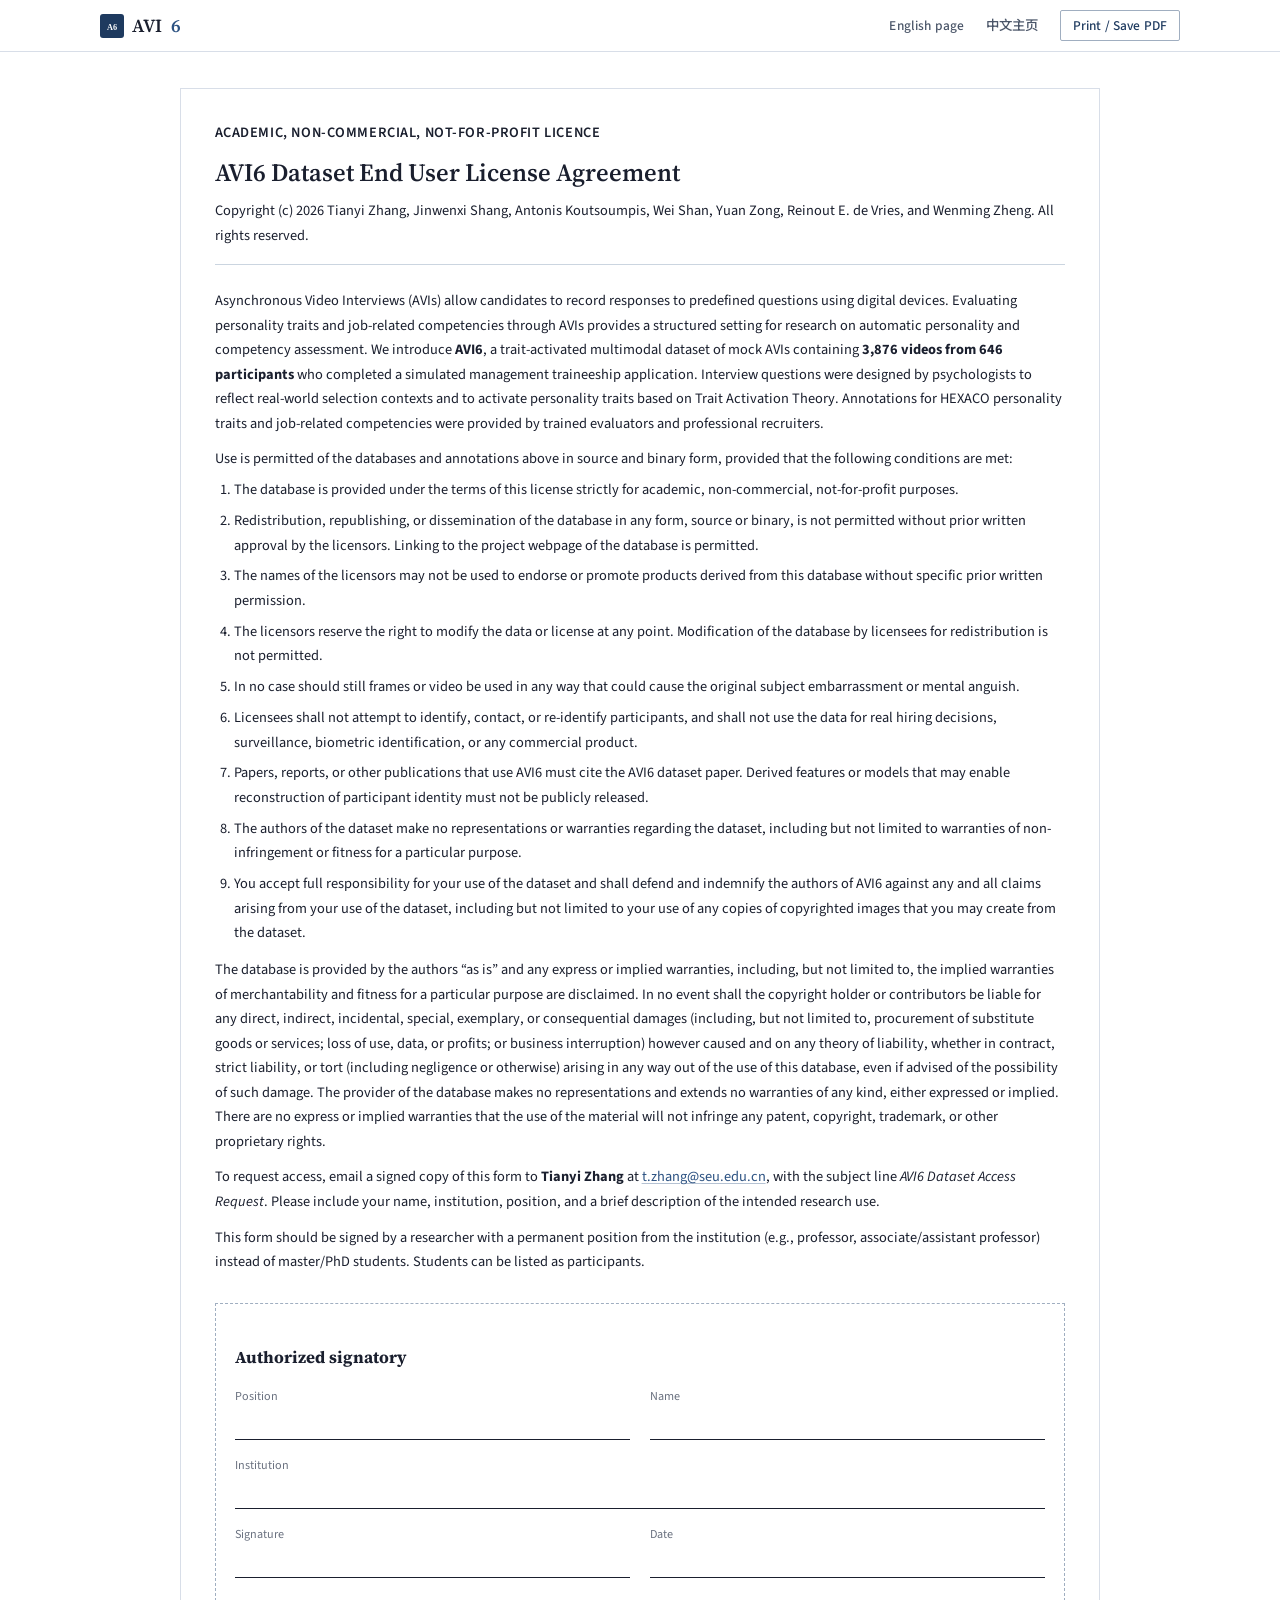
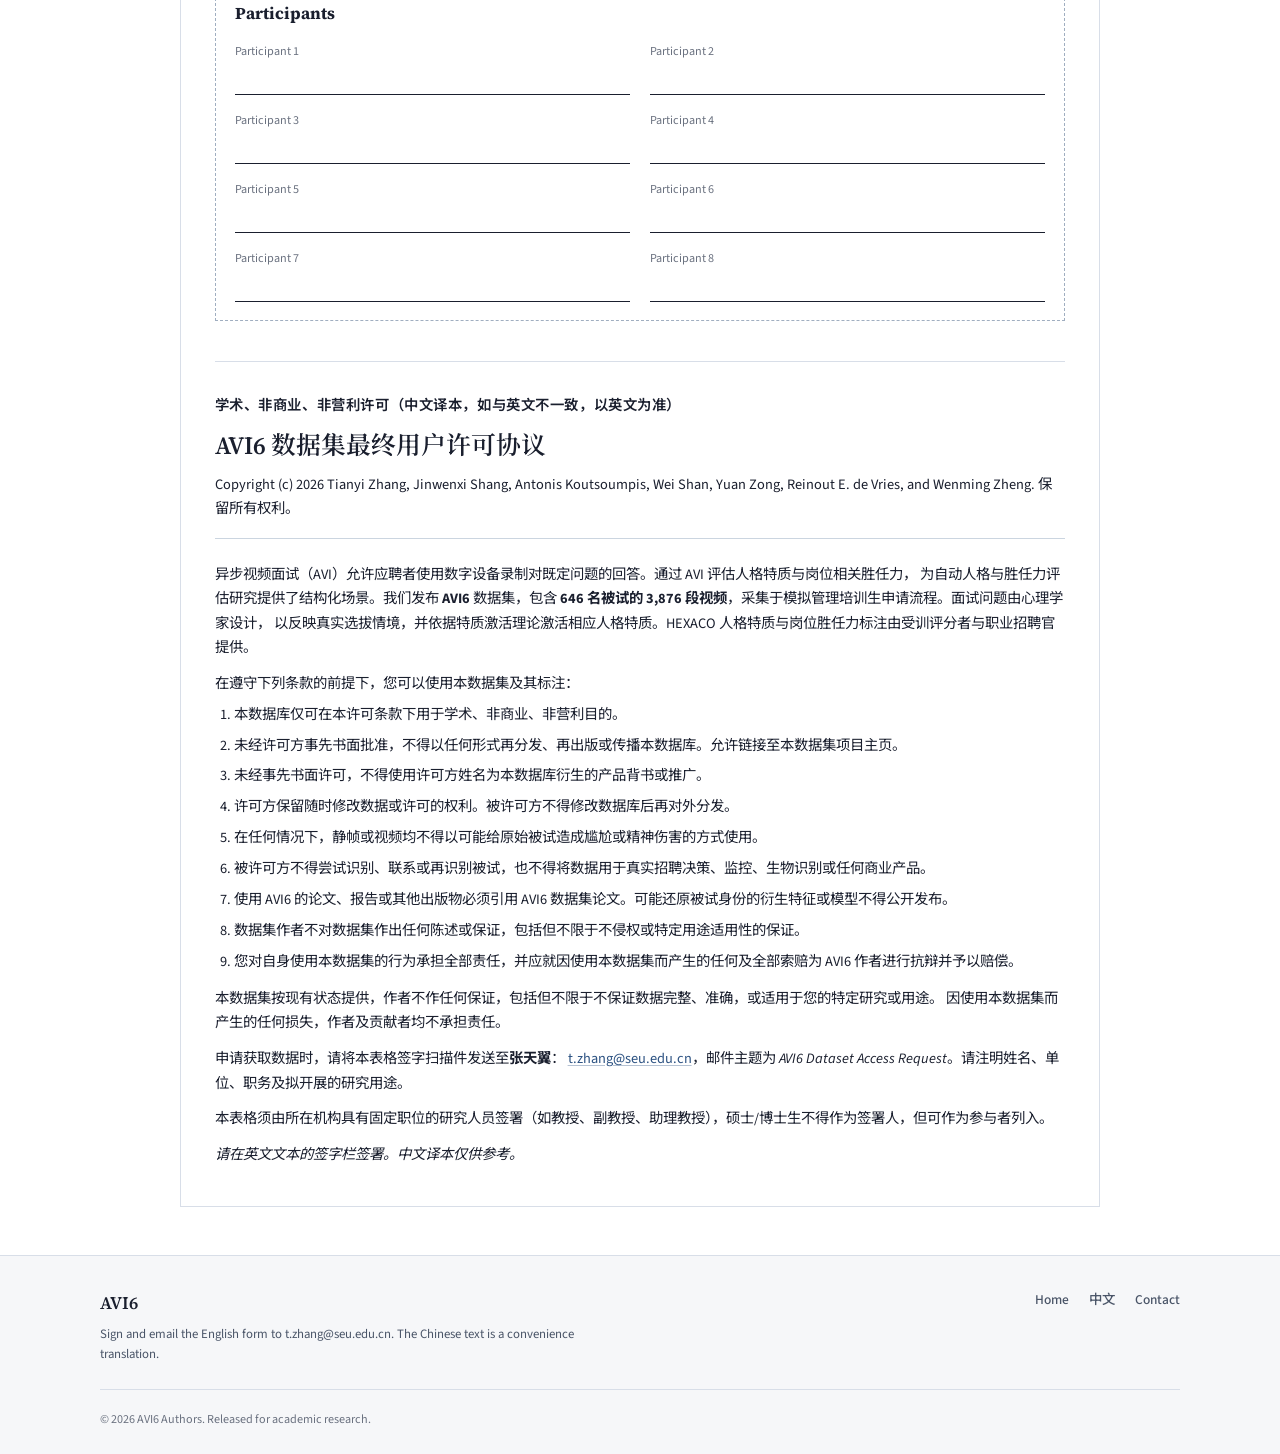
==== commit 4c8ba944: "Clarify Chinese wording in the user agreement" ====
--- a/user_agreement.html
+++ b/user_agreement.html
@@ -128,7 +128,7 @@
           <strong>646 名被试的 3,876 段视频</strong>，采集于模拟管理培训生申请流程。面试问题由心理学家设计，
           以反映真实选拔情境，并依据特质激活理论激活相应人格特质。HEXACO 人格特质与岗位胜任力标注由受训评分者与职业招聘官提供。
         </p>
-        <p>在满足以下条件的前提下，允许以源文件或二进制形式使用上述数据库及其标注：</p>
+        <p>在遵守下列条款的前提下，您可以使用本数据集及其标注：</p>
         <ol>
           <li>本数据库仅可在本许可条款下用于学术、非商业、非营利目的。</li>
           <li>未经许可方事先书面批准，不得以任何形式再分发、再出版或传播本数据库。允许链接至本数据集项目主页。</li>
@@ -141,8 +141,8 @@
           <li>您对自身使用本数据集的行为承担全部责任，并应就因使用本数据集而产生的任何及全部索赔为 AVI6 作者进行抗辩并予以赔偿。</li>
         </ol>
         <p>
-          本数据库由作者按“现状”提供，并排除任何明示或暗示的保证，包括但不限于适销性及特定用途适用性的暗示保证。
-          在任何情况下，版权所有者或贡献者均不对因使用本数据库而以任何方式产生的任何直接、间接、附带、特殊、惩戒性或后果性损害承担责任。
+          本数据集按现有状态提供，作者不作任何保证，包括但不限于不保证数据完整、准确，或适用于您的特定研究或用途。
+          因使用本数据集而产生的任何损失，作者及贡献者均不承担责任。
         </p>
         <p>
           申请获取数据时，请将本表格签字扫描件发送至<strong>张天翼</strong>：
